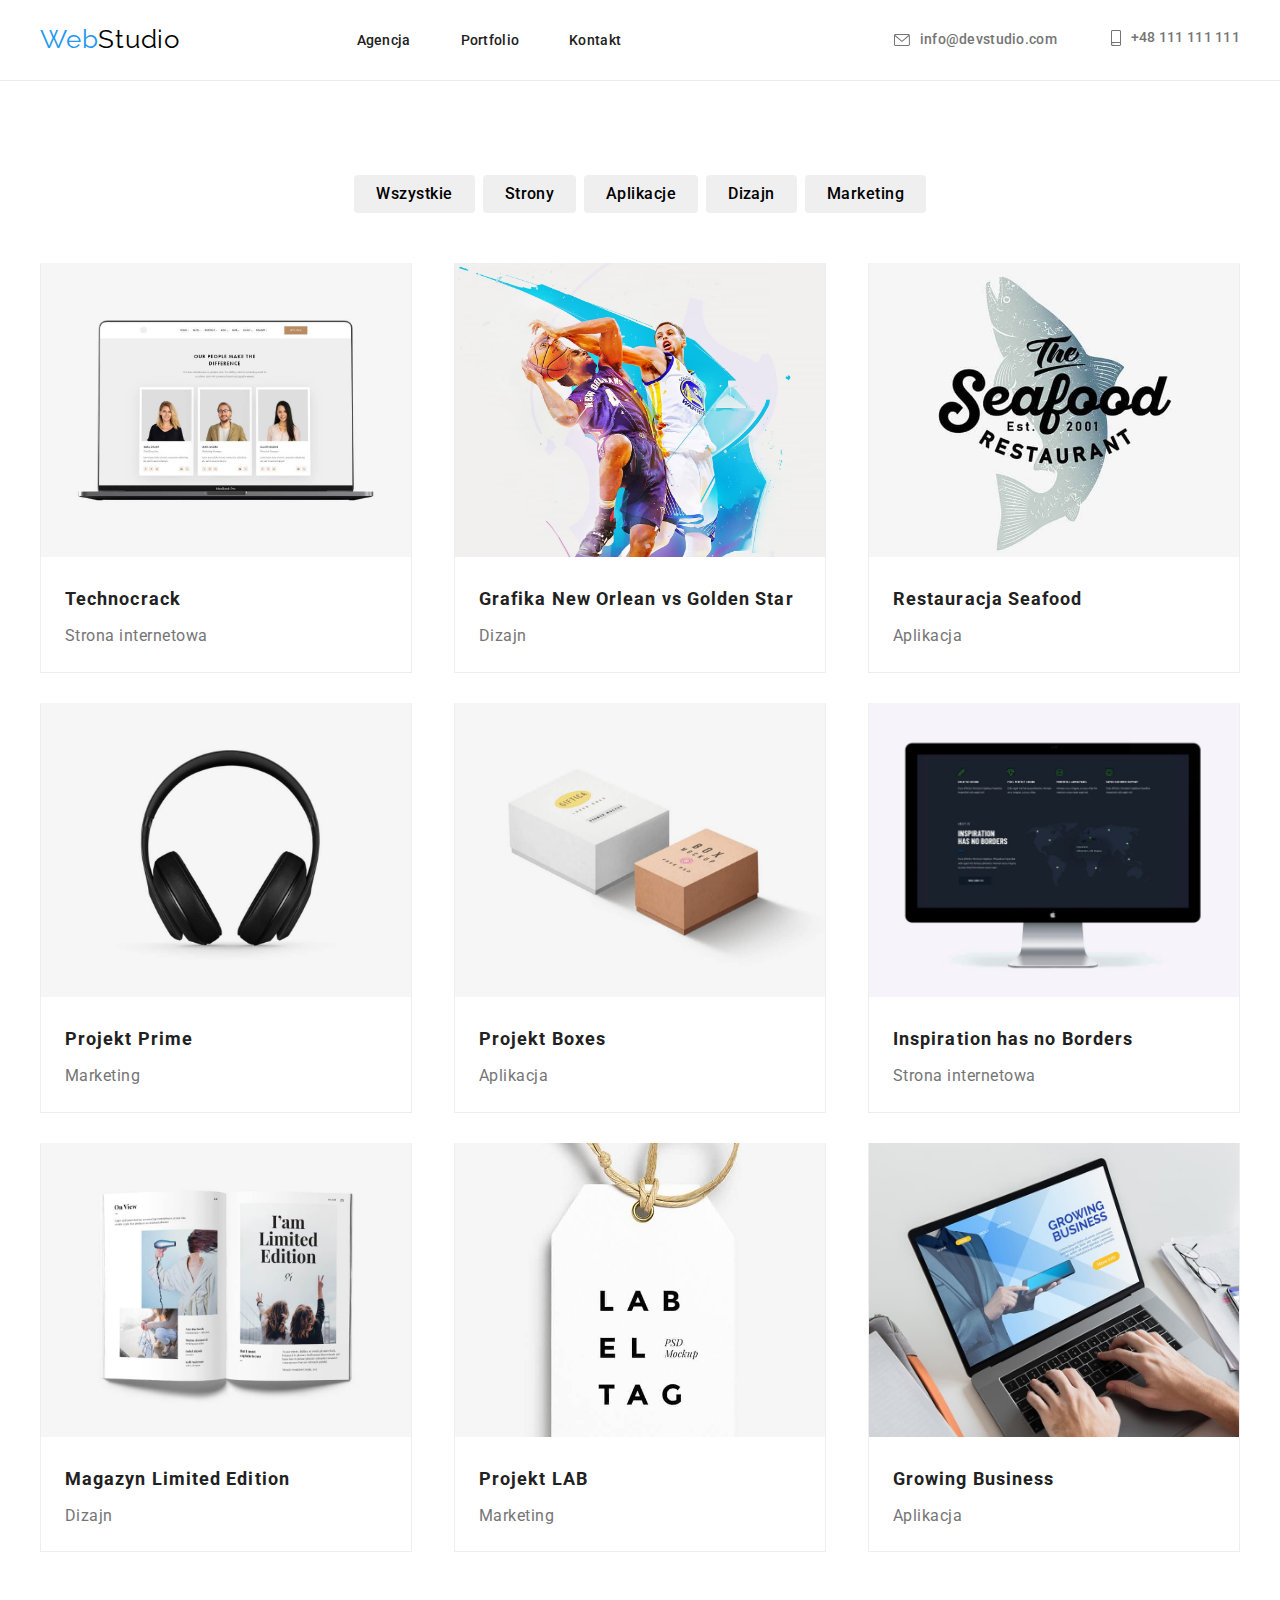
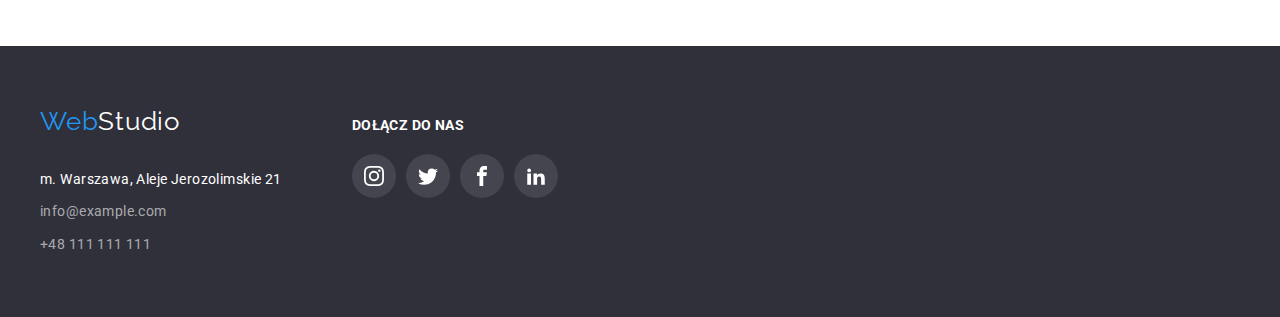
==== portfolio.html @ 07f70040 "clone repository 4" ====
<!DOCTYPE html>
<html lang="pl"> 
<head>
    <meta charset="UTF-8">
    <meta http-equiv="X-UA-Compatible" content="IE=edge">
    <meta name="viewport" content="width=device-width, initial-scale=1.0">
    <title>Portfolio</title>
    <link
    rel="stylesheet"
    href="https://cdnjs.cloudflare.com/ajax/libs/modern-normalize/1.0.0/modern-normalize.min.css"/>
    <link rel="stylesheet" href="css/styles.css"/>
</head>
<body>
    <header>
      <div class="headline">
      <div class="container">
        <a href="/" class="main-logo"><span class="first-word">Web</span>Studio</a>
        <nav class="menu">
          <ul class="menu-list">
            <li><a href="index.html" class="link">Agencja</a></li>
            <li><a href="portfolio.html" class="link">Portfolio</a></li>
            <li><a href="/kontakt" class="link">Kontakt</a></li>
          </ul>
        </nav>
        <ul class="header-contact">
        <li><a href="mailto:info@devstudio.com" class="header-mail"><div class="contact-icons"><svg width="16px" height="12px"><use href="./images/icons.svg#icon-envelope"></use></svg>info@devstudio.com</div></a></li>
      <li><a href="tel:+48111111111" class="header-tel"><div class="contact-icons"><svg width="10px" height="16px"><use href="./images/icons.svg#icon-smartphone"></use></svg>+48 111 111 111</div></a></li>
      </ul>
      </div>
    </div>
    </header>
    <main> 
      <section class="section">
        <div class="container">
        <ul class="buttons">
            <li>
                <button type="button" class="first-button">Wszystkie</button>
            </li>
            <li>
                <button type="button" class="second-button">Strony</button>
            </li>
            <li>
                <button type="button" class="third-button">Aplikacje</button>
            </li>
            <li>
                <button type="button" class="fourth-button">Dizajn</button>
            </li>
            <li>
                <button type="button" class="fifth-button">Marketing</button>
            </li>
        </ul>
        <ul class="project-list"> 
              <li>
                <figure class="project-cards">
                  <img class="project-images" src=images/portfolio-photo1.jpg alt="Zdjęcie laptopa z profilami trzech osób" 
                  width="370" height="294">
                  <figcaption class="images-description">
                    <p class="project-name">Technocrack</p>
                    <p class="project-filtres">Strona internetowa</p>
                  </figcaption>
                </figure>
              </li>
              <li>
                <figure class="project-cards">
                  <img class="project-images-second" src=images/portfolio-photo2.jpg alt="Grafika z dwoma mężczyznami grającymi w koszykówkę" 
                  width="370" height="294">
                  <figcaption class="images-description">
                    <p class="project-name">Grafika New Orlean vs Golden Star</p>
                    <p class="project-filtres">Dizajn</p>
                  </figcaption>
                </figure>
              </li>
              <li>
                <figure class="project-cards">
                  <img class="project-images" src=images/portfolio-photo3.jpg alt="Logo restauracji Seafood" width="370" height="294">
                  <figcaption class="images-description">
                    <p class="project-name">Restauracja Seafood</p>
                    <p class="project-filtres">Aplikacja</p>
                  </figcaption>
                </figure>
              </li>
              <li>
                <figure class="project-cards">
                  <img class="project-images" src=images/portfolio-photo4.jpg alt="Czarne słuchawki" width="370" height="294">
                  <figcaption class="images-description">
                    <p class="project-name">Projekt Prime</p>
                    <p class="project-filtres">Marketing</p>
                  </figcaption>
                </figure>
              </li>
              <li>
                <figure class="project-cards">
                  <img class="project-images" src=images/portfolio-photo5.jpg alt="Dwa pudełka" width="370" height="294">
                  <figcaption class="images-description">
                    <p class="project-name">Projekt Boxes</p>
                    <p class="project-filtres">Aplikacja</p>
                  </figcaption>
                </figure>
              </li>
              <li>
                <figure class="project-cards">
                  <img class="project-images" src=images/portfolio-photo6.jpg alt="Ekran monitora z otwartą stroną internetową" 
                  width="370" height="294">
                  <figcaption class="images-description">
                    <p class="project-name">Inspiration has no Borders</p>
                    <p class="project-filtres">Strona internetowa</p>
                  </figcaption>
                </figure>
              </li>
              <li>
                <figure class="project-cards">
                  <img class="project-images" src=images/portfolio-photo7.jpg alt="Otwarte czasopismo" width="370" height="294">
                  <figcaption class="images-description">
                    <p class="project-name">Magazyn Limited Edition</p>
                    <p class="project-filtres">Dizajn</p>
                  </figcaption>
                </figure>
              </li>
              <li>
                <figure class="project-cards">
                  <img class="project-images" src=images/portfolio-photo8.jpg alt="Etykieta z logiem marki" width="370" height="294">
                  <figcaption class="images-description">
                    <p class="project-name">Projekt LAB</p>
                    <p class="project-filtres">Marketing</p>
                  </figcaption>
                </figure>
              </li>
              <li>
                <figure class="project-cards">
                  <img class="project-images" src=images/portfolio-photo9.jpg alt="Mężczyzna piszący na laptopie" width="370" height="294">
                  <figcaption class="images-description">
                    <p class="project-name">Growing Business</p>
                    <p class="project-filtres">Aplikacja</p>
                  </figcaption>
                </figure>
              </li>
        </ul>
      </div>
      </section>
    </main>
    <footer>
      <div class="container footer-block">
      <div class="footer-description"> 
      <a href="/" class="footer-logo"><span class="first-word">Web</span>Studio</a>
      <address>
        <p class="address">m. Warszawa, Aleje Jerozolimskie 21</p>
        <ul class="footer-contact">
       <li><a href="mailto:info@devstudio.com" class="footer-mail">info@example.com </a></li>
        <li><a href="tel:+48111111111" class="footer-tel">+48 111 111 111</a></li>
      </ul>
      </address>
</div>
<div class="footer-social-media">
  <p class="footer-media">Dołącz do nas</p>
  <ul class="social-media">
    <li class="footer-media-icons">
      <svg width="20px" height="20px">
        <use href="./images/icons.svg#icon-instagram"></use>
      </svg>
    </li>
    <li class="footer-media-icons">
      <svg width="20px" height="20px">
      <use href="./images/icons.svg#icon-twitter"></use>
    </svg>
  </li>
    <li class="footer-media-icons">
      <svg width="20px" height="20px">
      <use href="./images/icons.svg#icon-facebook"></use>
    </svg>
  </li>
    <li class="footer-media-icons">
      <svg width="20px" height="20px">
      <use href="./images/icons.svg#icon-linkedin"></use>
    </svg>
  </li>
  </ul>
</div>
</div>
    </footer>
</body>
</html>
---- css/styles.css ----
@import url("https://fonts.googleapis.com/css2?family=Montserrat:wght@400;700&family=Raleway:wght@700&family=Roboto:wght@400;500;700;900&display=swap");

*{margin:0;
    padding:0;}

body {
    color: #212121;
    font-family: 'Roboto', 'Raleway', 'Montserrat', sans-serif;
    background: #ffffff;
}

ul {
    list-style-type: none;
}

.container {
    max-width: 1200px;
margin: 0px auto;
padding: 0px;
}
.section {
    padding-top: 94px;
    padding-bottom: 94px;
}

/* -------- HEADER ------ */

.main-logo {
    color: #000000;
    font-family: 'Raleway';
    font-size: 26px;
    text-decoration: none;
    line-height: 1.2;
    letter-spacing: 0.03em; 
}

.first-word {
    color: #2196F3;
}

.link {
    font-weight: 500;
font-size: 14px;
text-decoration: none;
line-height: 1.1;
color:#212121;
letter-spacing: 0.02em;
}

.link:hover {
    color: #2196F3; 
}

.link:focus {
    color: #2196F3; 
}

.header-mail, .header-tel {
    color: #757575;
    font-weight: 500;
font-size: 14px;
text-decoration: none;
line-height: 1.1;
letter-spacing: 0.02em;
}

.contact-icons:hover {
    color: #2196F3;
    fill: #2196F3;
}

.contact-icons:focus {
    color: #2196F3;
    fill: #2196F3;
}

.contact-icons {
fill:#757575;
}


h1 {
    font-weight: 900;
font-size: 44px;
color: #FFFFFF;
line-height: 1.4;
letter-spacing: 0.06em;
margin-bottom: 30px;
}

.main-button {
    width: 200px;
    height: 50px;
    font-weight: 700;
font-size: 16px;
line-height: 1.9;
letter-spacing: 0.06em;
cursor: pointer;
background: #2196F3;
color:#FFFFFF;
border:none;
border-radius: 4px;
border:none;
}

.main-button:hover {
    color: #FFFFFF;
    background-color: #2196F3;
    border-color: #2196F3;
    box-shadow: 0px 4px 4px rgba(0, 0, 0, 0.15);
border-radius: 4px;
}

.main-button:focus {
    color: #FFFFFF;
    background-color: #2196F3;
    border-color: #2196F3;
    box-shadow: 0px 4px 4px rgba(0, 0, 0, 0.15);
border-radius: 4px;
}

.headline> .container {
    display:flex;
    flex-direction: row;
    justify-content:space-between;
    align-items: center;
    height: 80px;
    
}

.headline {
    border-bottom-width: 1px;
    border-bottom-style:  solid;
    border-bottom-color:  #ECECEC;
}

.menu-list > li {
    display: inline-block;
}

.menu-list:nth-child(-n+2) > li {
    margin-right: 46px;
}

.header-contact >li {
    display: inline-block;
}

.header-contact:last-child >li {
    margin-left: 50px;
}

.main-block {
    padding-top: 280px;
background-color: #2F303A;
display:flex;
justify-content: center;
align-items: center;
text-align: center;
padding-bottom: 280px;
background-image: url(../images/background.jpg), url(../images/overlay.png);
background-repeat: no-repeat;
background-position: 50% 50%;
background-size: 1600px;
}

.contact-icons {
    display:flex;
    gap:10px;
    justify-content: center;
    align-items: center;
}
/* ------- MAIN index ------- */

.features-list {
    font-size: 14px;
    line-height: 1.7;
    letter-spacing: 0.03em;
    color: #757575;
}

.features-title {
    font-weight: 700;
    line-height: 1.1;
    color: #212121;
    margin-top: 0;
    margin-bottom: 10px;
}

.features-description {
    margin-bottom:-94px;
}

.second-headers {
    font-weight: 700;
font-size: 36px;
line-height: 1.2;
letter-spacing: 0.03em;
text-align: center;
margin-bottom: 50px;
}

.name {
    font-weight: 500;
    font-size: 16px;
    line-height: 1.2;
    letter-spacing: 0.03em;
    text-align: center;
    margin-bottom: 10px;
}

.profession {
    font-size: 16px;
    line-height: 1.2;
    letter-spacing: 0.03em;
    color: #757575;
    text-align: center;
    margin-bottom: 16px;
}

.features-list {
    display: flex;
    flex-direction: row;
    gap:30px;
    
}
  
.images-list{
    display: flex;
    flex-direction: row;
    gap: 30px;
    margin-top: 50px;
}

.team-items{
    padding-left: 0px;
    margin-left: 0px;
display:flex;
    flex-direction:row ;
    gap:30px;
 margin-top: 50px;
}

.team-items  > li{
    width: 270px;
    height: 428px;
    background-color: #FFFFFF;
    box-shadow: 0px 1px 3px rgba(0, 0, 0, 0.12), 0px 1px 1px rgba(0, 0, 0, 0.14), 0px 2px 1px rgba(0, 0, 0, 0.2);
border-radius: 0px 0px 4px 4px;

}

figure> .team-images{
    margin-bottom: 30px;
    object-fit: cover;
    
}

.team {
    background-color: #F5F4FA;
}

.features-icons {
    background-color: #F5F4FA;
border-radius: 4px;
margin-bottom: 30px;
width:270px;
          height:120px;
          display:flex;
          align-items: center;
          justify-content: center;

}

.features-list {
    display: flex;
    justify-content: center;
align-items: center;
}

.social-media {
    display:flex;
    flex-direction: row;
    gap:10px;
    justify-content: center;
}
.media-icons {
    background-color: #fff;
border-radius: 50%;
width: 44px;
          height:44px;
          display:flex;
          align-items: center;
          justify-content: center;
          fill: #AFB1B8;
          cursor:pointer;
}

.media-icons:hover {
    fill: #fff;
    background-color: #2196F3;  
}

.media-icons:focus {
    fill: #fff;
    background-color: #2196F3;   
}

.clients {
    display:flex;
    flex-direction: row;
    gap:30px;
}
.clients-icons {
    border: 1px solid #AFB1B8;
border-radius: 4px;
width:170px;
 height:92px;
 display:flex;
          align-items: center;
          justify-content: center;
          fill: #afb1b8;
          cursor:pointer;
}

.clients-icons:hover {
   fill:#2196F3;
   border-color:#2196F3;
}
.clients-icons:focus {
    fill:#2196F3;
    border-color:#2196F3;
 }


/* ---------MAIN portfolio ------- */

.first-button:hover, .second-button:hover, .third-button:hover, .fourth-button:hover, .fifth-button:hover {
    color: #FFFFFF;
    background: #2196F3;
    box-shadow: 0px 3px 1px rgba(0, 0, 0, 0.1), 0px 1px 2px rgba(0, 0, 0, 0.08), 0px 2px 2px rgba(0, 0, 0, 0.12);
    border-radius: 4px;
    border-color: #2196F3;
}

.first-button:focus, .second-button:focus, .third-button:focus, .fourth-button:focus, .fifth-button:focus {
    color: #FFFFFF;
    background: #2196F3;
    box-shadow: 0px 3px 1px rgba(0, 0, 0, 0.1), 0px 1px 2px rgba(0, 0, 0, 0.08), 0px 2px 2px rgba(0, 0, 0, 0.12);
    border-radius: 4px;
    border-color: #2196F3;
}

.first-button {
    width: 121px;
    height: 38px;
    font-weight: 500;
    font-size: 16px;
    line-height: 1.6;
    letter-spacing: 0.03em;
    cursor: pointer;
    border:none;
    border-radius: 4px;
    
}

.second-button {
    width: 93px;
    height: 38px;
    font-weight: 500;
    font-size: 16px;
    line-height: 1.6;
    letter-spacing: 0.03em;
    cursor: pointer;
    border:none;
    border-radius: 4px;
}

.third-button {
    width: 114px;
    height: 38px;
    font-weight: 500;
    font-size: 16px;
    line-height: 1.6;
    letter-spacing: 0.03em;
    cursor: pointer;
    border: none;
    border-radius: 4px;
}

.fourth-button {
    width: 91px;
    height: 38px;
    font-weight: 500;
    font-size: 16px;
    line-height: 1.6;
    letter-spacing: 0.03em;
    cursor: pointer;
    border: none;
    border-radius: 4px;
}

.fifth-button {
    width: 121px;
    height: 38px;
    font-weight: 500;
    font-size: 16px;
    line-height: 1.6;
    letter-spacing: 0.03em;
    cursor: pointer;
    border: none;
    border-radius: 4px;
}

.project-name {
    font-weight: 700;
    font-size: 18px;
    line-height: 2;
    letter-spacing: 0.06em;
    margin-bottom: 4px;
}

.project-filtres {
    font-size: 16px;
    line-height: 1.9;
    color: #757575;
    letter-spacing: 0.03em;
}

.project-list {
    display:flex;
    flex-wrap: wrap;
    justify-content: space-between;
    gap: 30px;
}

.project-cards:hover {
    box-shadow: 0px 1px 1px rgba(0, 0, 0, 0.12), 0px 4px 4px rgba(0, 0, 0, 0.06), 1px 4px 6px rgba(0, 0, 0, 0.16);
cursor:pointer;
}
figure> .project-images {
    object-fit: cover;
}

.project-images-second {
    object-fit: cover;
    object-position: 100% 15%;
}

.container > .buttons {
    display: flex;
    gap:8px;
    justify-content: center;
    margin-bottom: 50px;
}

.project-list > li {
    border-bottom-width: 1px;
    border-bottom-style: solid;
    border-bottom-color: #eeeeee;
    border-right-width: 1px;
    border-right-style: solid;
    border-right-color: #eeeeee;
    border-left-width: 1px;
    border-left-style: solid;
    border-left-color: #eeeeee;
}


.images-description {
    padding-top:20px;
    padding-bottom: 20px;
    padding-left: 24px;
}

/* ------- FOOTER ----- */

.footer-logo {
    font-family: 'Raleway';
    font-size: 26px;
    text-decoration: none;
    line-height: 1.2;
    letter-spacing: 0.03em;
    color: #FFFFFF;
}

.address {
    font-size: 14px;
    line-height: 1.7;
    letter-spacing: 0.03em;
    font-style: normal;
    color: #FFFFFF;
    margin-top: 30px;
    margin-bottom: 9px;
}

.footer-mail, .footer-tel {
    font-size: 14px;
    line-height: 1.7;
    letter-spacing: 0.03em;
    font-style: normal;
    text-decoration: none;
    color: rgba(255, 255, 255, 0.6);
}

.footer-mail:hover, .footer-tel:hover {
    color: #2196F3;
}

.footer-mail:focus, .footer-tel:focus {
    color: #2196F3;
}

footer {
    
    background-color: #2F303A;
}

.footer-description {
    padding-top:60px;
    padding-bottom: 60px;
    display: flex;
    flex-direction: column;
    justify-content: flex-start;
}

.footer-contact {
    display: flex;
    flex-direction: column;
    gap:9px;

}
.footer-media {
    font-weight: 700;
font-size: 14px;
line-height: 1.1;
letter-spacing: 0.03em;
text-transform: uppercase;
color: #FFFFFF;
padding-top: 72px;

}

.footer-social-media {
display: flex;
flex-direction: column;
align-items: flex-start;
gap:20px;
}

.footer-block {
    display: flex;
    flex-direction: row;
    gap:70px;
    justify-content: flex-start;
}

.footer-media-icons {
    background-color: rgba(255, 255, 255, 0.1);
border-radius: 50%;
width: 44px;
          height:44px;
          display:flex;
          align-items: center;
          justify-content: center;
          fill: #fff;
          cursor:pointer;
}

.footer-media-icons:hover {
    fill: #fff;
    background-color: #2196F3;  
}

.footer-media-icons:focus {
    fill: #fff;
    background-color: #2196F3;   
}
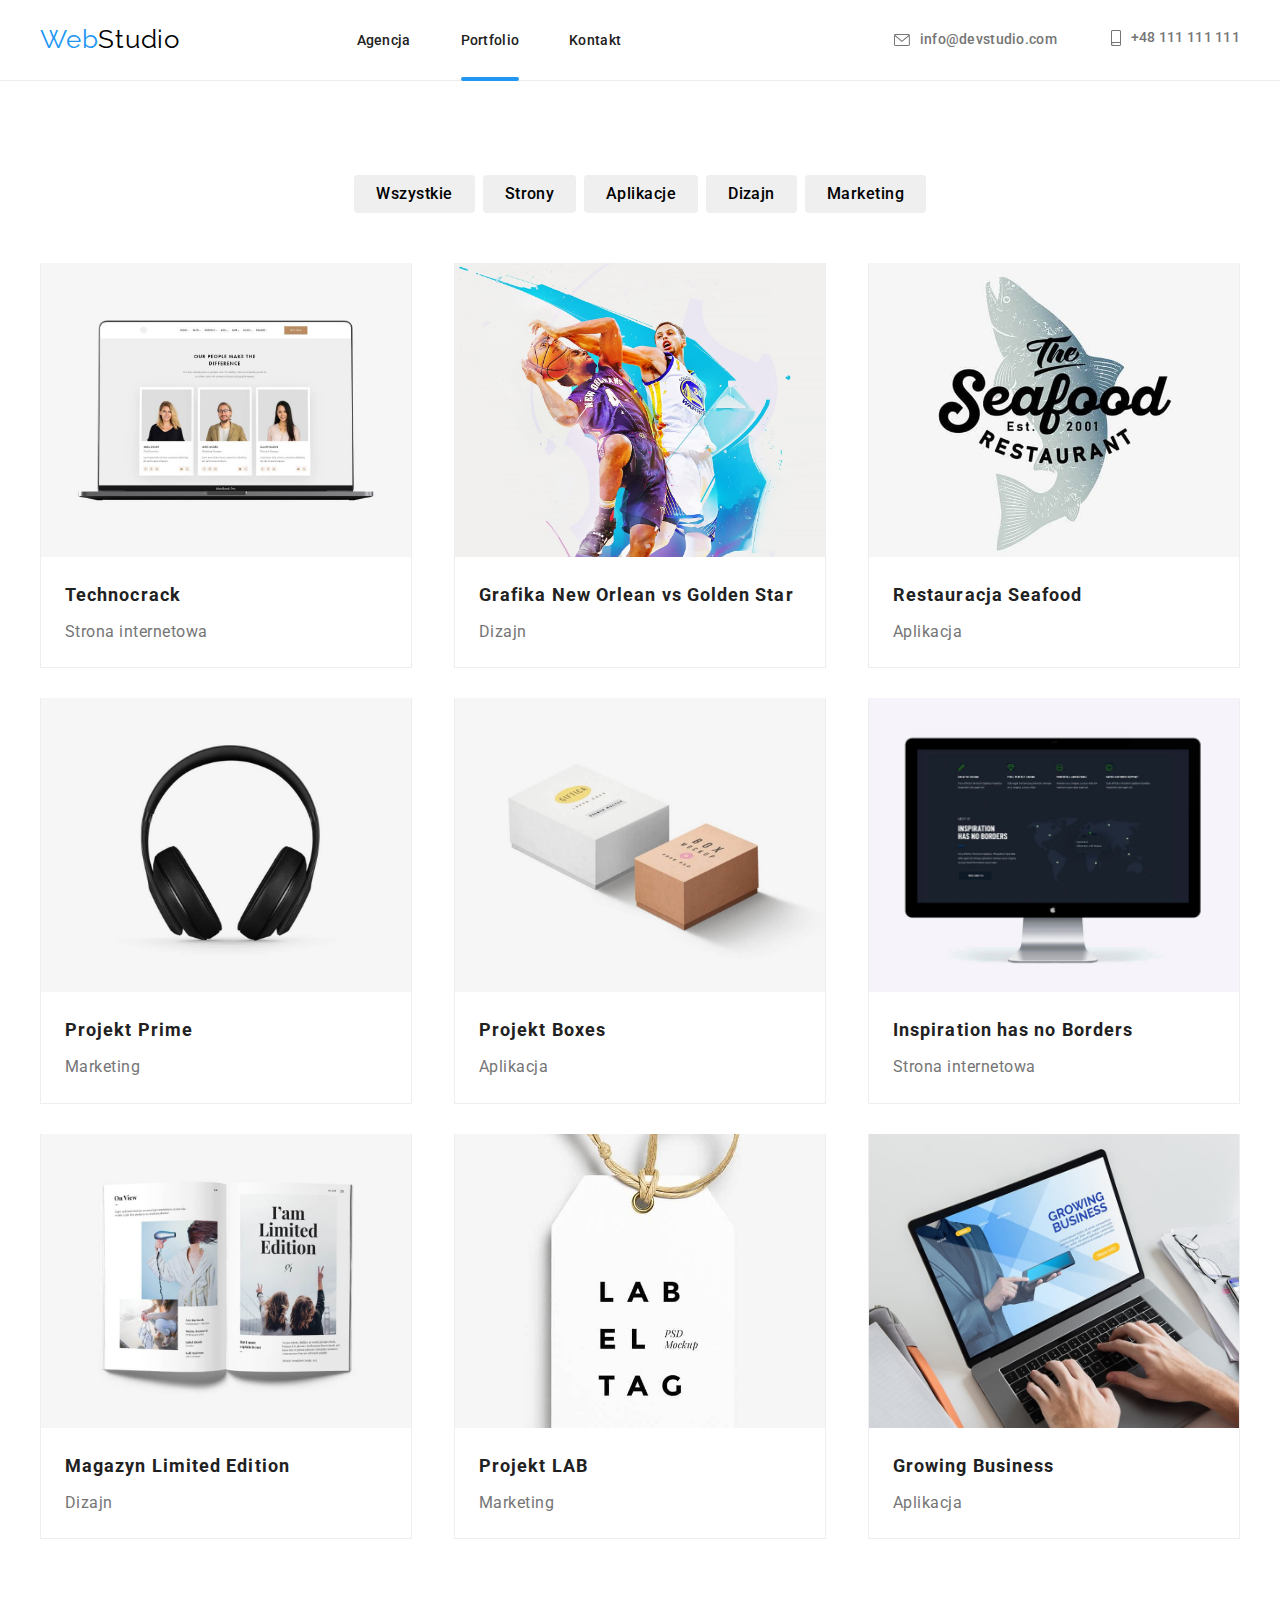
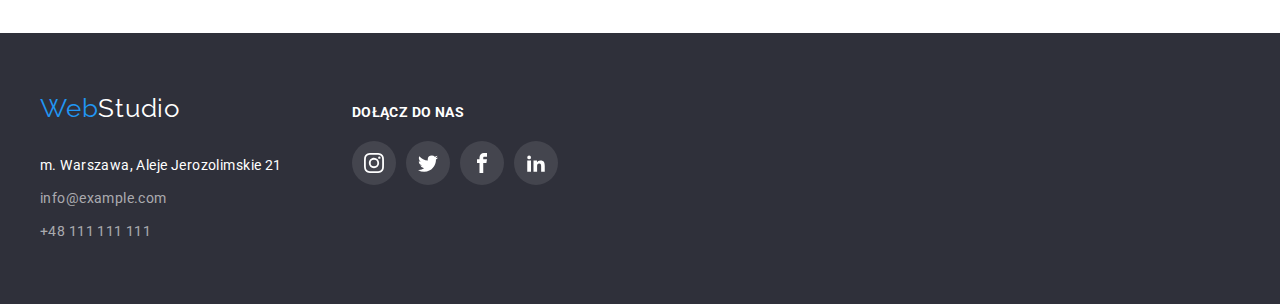
==== commit 657dec98: "dodałam animacje" ====
--- a/portfolio.html
+++ b/portfolio.html
@@ -18,7 +18,7 @@
         <nav class="menu">
           <ul class="menu-list">
             <li><a href="index.html" class="link">Agencja</a></li>
-            <li><a href="portfolio.html" class="link">Portfolio</a></li>
+            <li><a href="portfolio.html" class="link active">Portfolio</a></li>
             <li><a href="/kontakt" class="link">Kontakt</a></li>
           </ul>
         </nav>
@@ -52,8 +52,11 @@
         <ul class="project-list"> 
               <li>
                 <figure class="project-cards">
+                  <div class="hidden">
                   <img class="project-images" src=images/portfolio-photo1.jpg alt="Zdjęcie laptopa z profilami trzech osób" 
                   width="370" height="294">
+                  <p class="hidden-descriptions">Technocrack jest popularną platformą wykorzystywaną do rozpowszechniania koronawirusa. Firmy wykorzystują tę platformę do celów szpiegowskich i ataków na niezabezpieczone serwery konkurencji</p>
+                  </div>
                   <figcaption class="images-description">
                     <p class="project-name">Technocrack</p>
                     <p class="project-filtres">Strona internetowa</p>
@@ -62,8 +65,11 @@
               </li>
               <li>
                 <figure class="project-cards">
+                  <div class="hidden">
                   <img class="project-images-second" src=images/portfolio-photo2.jpg alt="Grafika z dwoma mężczyznami grającymi w koszykówkę" 
                   width="370" height="294">
+                  <p class="hidden-descriptions">Technocrack jest popularną platformą wykorzystywaną do rozpowszechniania koronawirusa. Firmy wykorzystują tę platformę do celów szpiegowskich i ataków na niezabezpieczone serwery konkurencji</p> 
+                </div>
                   <figcaption class="images-description">
                     <p class="project-name">Grafika New Orlean vs Golden Star</p>
                     <p class="project-filtres">Dizajn</p>
@@ -72,7 +78,10 @@
               </li>
               <li>
                 <figure class="project-cards">
+                  <div class="hidden">
                   <img class="project-images" src=images/portfolio-photo3.jpg alt="Logo restauracji Seafood" width="370" height="294">
+                  <p class="hidden-descriptions">Technocrack jest popularną platformą wykorzystywaną do rozpowszechniania koronawirusa. Firmy wykorzystują tę platformę do celów szpiegowskich i ataków na niezabezpieczone serwery konkurencji</p>
+                </div>
                   <figcaption class="images-description">
                     <p class="project-name">Restauracja Seafood</p>
                     <p class="project-filtres">Aplikacja</p>
@@ -81,7 +90,10 @@
               </li>
               <li>
                 <figure class="project-cards">
+                  <div class="hidden">
                   <img class="project-images" src=images/portfolio-photo4.jpg alt="Czarne słuchawki" width="370" height="294">
+                  <p class="hidden-descriptions">Technocrack jest popularną platformą wykorzystywaną do rozpowszechniania koronawirusa. Firmy wykorzystują tę platformę do celów szpiegowskich i ataków na niezabezpieczone serwery konkurencji</p>
+                </div>
                   <figcaption class="images-description">
                     <p class="project-name">Projekt Prime</p>
                     <p class="project-filtres">Marketing</p>
@@ -90,7 +102,10 @@
               </li>
               <li>
                 <figure class="project-cards">
+                  <div class="hidden">
                   <img class="project-images" src=images/portfolio-photo5.jpg alt="Dwa pudełka" width="370" height="294">
+                  <p class="hidden-descriptions">Technocrack jest popularną platformą wykorzystywaną do rozpowszechniania koronawirusa. Firmy wykorzystują tę platformę do celów szpiegowskich i ataków na niezabezpieczone serwery konkurencji</p>
+                </div>
                   <figcaption class="images-description">
                     <p class="project-name">Projekt Boxes</p>
                     <p class="project-filtres">Aplikacja</p>
@@ -99,8 +114,11 @@
               </li>
               <li>
                 <figure class="project-cards">
+                  <div class="hidden">
                   <img class="project-images" src=images/portfolio-photo6.jpg alt="Ekran monitora z otwartą stroną internetową" 
                   width="370" height="294">
+                  <p class="hidden-descriptions">Technocrack jest popularną platformą wykorzystywaną do rozpowszechniania koronawirusa. Firmy wykorzystują tę platformę do celów szpiegowskich i ataków na niezabezpieczone serwery konkurencji</p>
+                </div>
                   <figcaption class="images-description">
                     <p class="project-name">Inspiration has no Borders</p>
                     <p class="project-filtres">Strona internetowa</p>
@@ -109,7 +127,10 @@
               </li>
               <li>
                 <figure class="project-cards">
+                  <div class="hidden">
                   <img class="project-images" src=images/portfolio-photo7.jpg alt="Otwarte czasopismo" width="370" height="294">
+                  <p class="hidden-descriptions">Technocrack jest popularną platformą wykorzystywaną do rozpowszechniania koronawirusa. Firmy wykorzystują tę platformę do celów szpiegowskich i ataków na niezabezpieczone serwery konkurencji</p>
+                </div>
                   <figcaption class="images-description">
                     <p class="project-name">Magazyn Limited Edition</p>
                     <p class="project-filtres">Dizajn</p>
@@ -118,7 +139,10 @@
               </li>
               <li>
                 <figure class="project-cards">
+                  <div class="hidden">
                   <img class="project-images" src=images/portfolio-photo8.jpg alt="Etykieta z logiem marki" width="370" height="294">
+                  <p class="hidden-descriptions">Technocrack jest popularną platformą wykorzystywaną do rozpowszechniania koronawirusa. Firmy wykorzystują tę platformę do celów szpiegowskich i ataków na niezabezpieczone serwery konkurencji</p> 
+                </div>
                   <figcaption class="images-description">
                     <p class="project-name">Projekt LAB</p>
                     <p class="project-filtres">Marketing</p>
@@ -127,7 +151,10 @@
               </li>
               <li>
                 <figure class="project-cards">
+                  <div class="hidden">
                   <img class="project-images" src=images/portfolio-photo9.jpg alt="Mężczyzna piszący na laptopie" width="370" height="294">
+                  <p class="hidden-descriptions">Technocrack jest popularną platformą wykorzystywaną do rozpowszechniania koronawirusa. Firmy wykorzystują tę platformę do celów szpiegowskich i ataków na niezabezpieczone serwery konkurencji</p>
+                </div>
                   <figcaption class="images-description">
                     <p class="project-name">Growing Business</p>
                     <p class="project-filtres">Aplikacja</p>
--- a/css/styles.css
+++ b/css/styles.css
@@ -2,6 +2,20 @@
 
 *{margin:0;
     padding:0;}
+
+    .active::after {
+        content:'';
+        position:absolute;
+        width: 100%;
+height: 4px;
+background: #2196F3;
+border-radius: 2px;
+bottom:-33px;
+left:0;
+    }
+    .active {
+    position: relative;
+    }
 
 body {
     color: #212121;
@@ -332,6 +346,27 @@
     border-color:#2196F3;
  }
 
+.images-item {
+    position:relative;
+    height: 294px;
+    width: 370;
+}
+.images-item >.label {
+    position:absolute;
+    bottom: 0;
+    text-transform: uppercase;
+    font-weight: 700;
+font-size: 14px;
+line-height: 1.1;
+text-align: center;
+letter-spacing: 0.03em;
+background: rgba(47, 48, 58, 0.8);
+width: 370px;
+height: 70px;
+color: #FFFFFF;
+padding-top: 27px;
+margin:0;
+}
 
 /* ---------MAIN portfolio ------- */
 
@@ -438,10 +473,41 @@
     box-shadow: 0px 1px 1px rgba(0, 0, 0, 0.12), 0px 4px 4px rgba(0, 0, 0, 0.06), 1px 4px 6px rgba(0, 0, 0, 0.16);
 cursor:pointer;
 }
-figure> .project-images {
+.project-images {
     object-fit: cover;
-}
-
+    
+}
+.hidden {
+position:relative;
+    overflow: hidden;  
+    width:370px; 
+    height:294px;
+}
+
+.hidden-descriptions {
+    background-color: rgba(33, 150, 243, 0.9);
+    position: absolute;
+    width: 370px;
+height: 294px;
+font-weight: 400;
+font-size: 18px;
+line-height: 1.55;
+letter-spacing: 0.03em;
+color: #FFFFFF;
+padding-left:24px;
+padding-top: 49px;
+text-align: left;
+padding-right: 45px;
+top:0;
+transform: translate(0%,100%); 
+transition: transform 250ms cubic-bezier(0.4, 0, 0.2, 1);
+}
+.hidden:hover .hidden-descriptions {
+    transform: translate(0%,0%); 
+}
+.images-description:hover .hidden-descriptions{
+    transform: translate(0%,0%); 
+}
 .project-images-second {
     object-fit: cover;
     object-position: 100% 15%;
